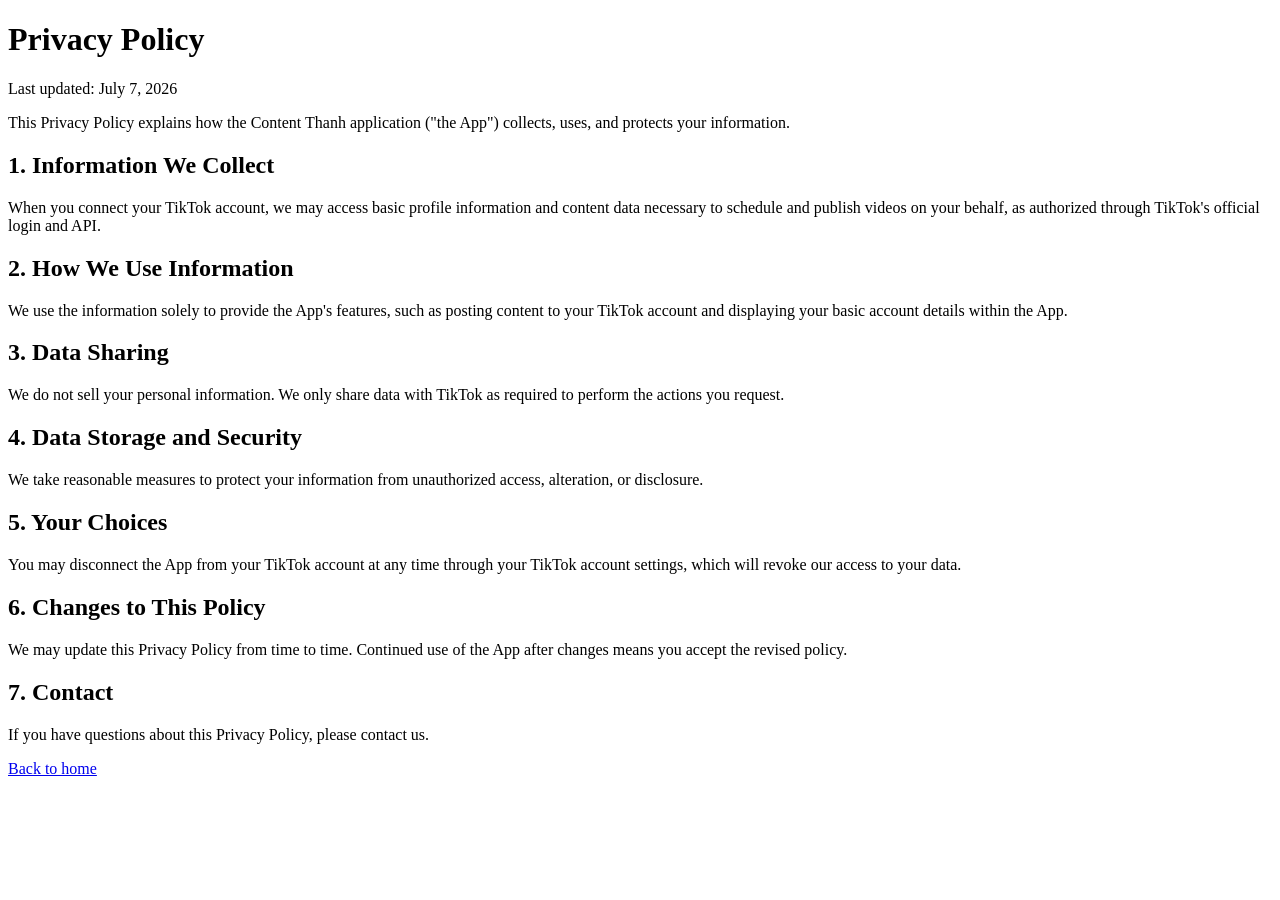
==== privacy.html @ 250b6d70 "Add Privacy Policy page for Content Thanh application This file contains the Privacy Policy for the " ====
<!DOCTYPE html>
<html lang="en">
<head>
<meta charset="UTF-8">
<title>Privacy Policy - Content Thanh</title>
</head>
<body>
<h1>Privacy Policy</h1>
<p>Last updated: July 7, 2026</p>
<p>This Privacy Policy explains how the Content Thanh application ("the App") collects, uses, and protects your information.</p>
<h2>1. Information We Collect</h2>
<p>When you connect your TikTok account, we may access basic profile information and content data necessary to schedule and publish videos on your behalf, as authorized through TikTok's official login and API.</p>
<h2>2. How We Use Information</h2>
<p>We use the information solely to provide the App's features, such as posting content to your TikTok account and displaying your basic account details within the App.</p>
<h2>3. Data Sharing</h2>
<p>We do not sell your personal information. We only share data with TikTok as required to perform the actions you request.</p>
<h2>4. Data Storage and Security</h2>
<p>We take reasonable measures to protect your information from unauthorized access, alteration, or disclosure.</p>
<h2>5. Your Choices</h2>
<p>You may disconnect the App from your TikTok account at any time through your TikTok account settings, which will revoke our access to your data.</p>
<h2>6. Changes to This Policy</h2>
<p>We may update this Privacy Policy from time to time. Continued use of the App after changes means you accept the revised policy.</p>
<h2>7. Contact</h2>
<p>If you have questions about this Privacy Policy, please contact us.</p>
<p><a href="index.html">Back to home</a></p>
</body>
</html>
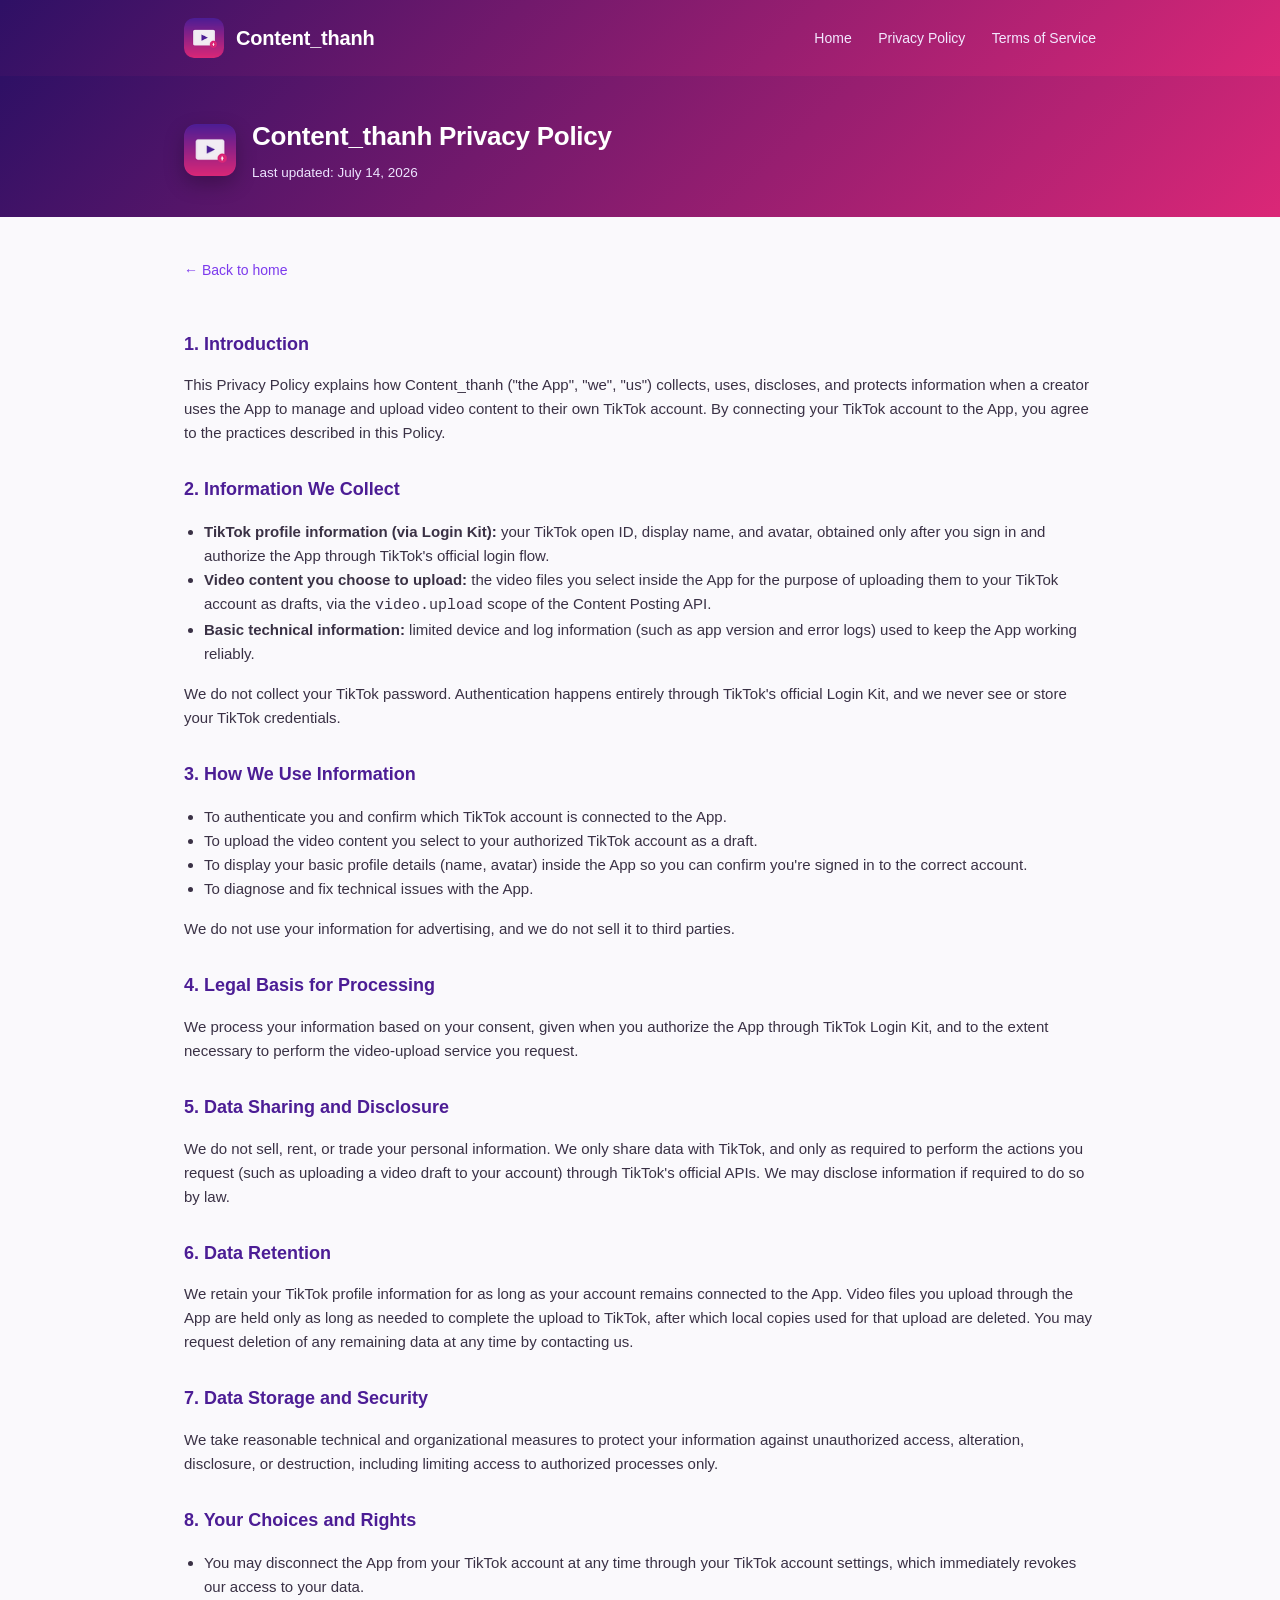
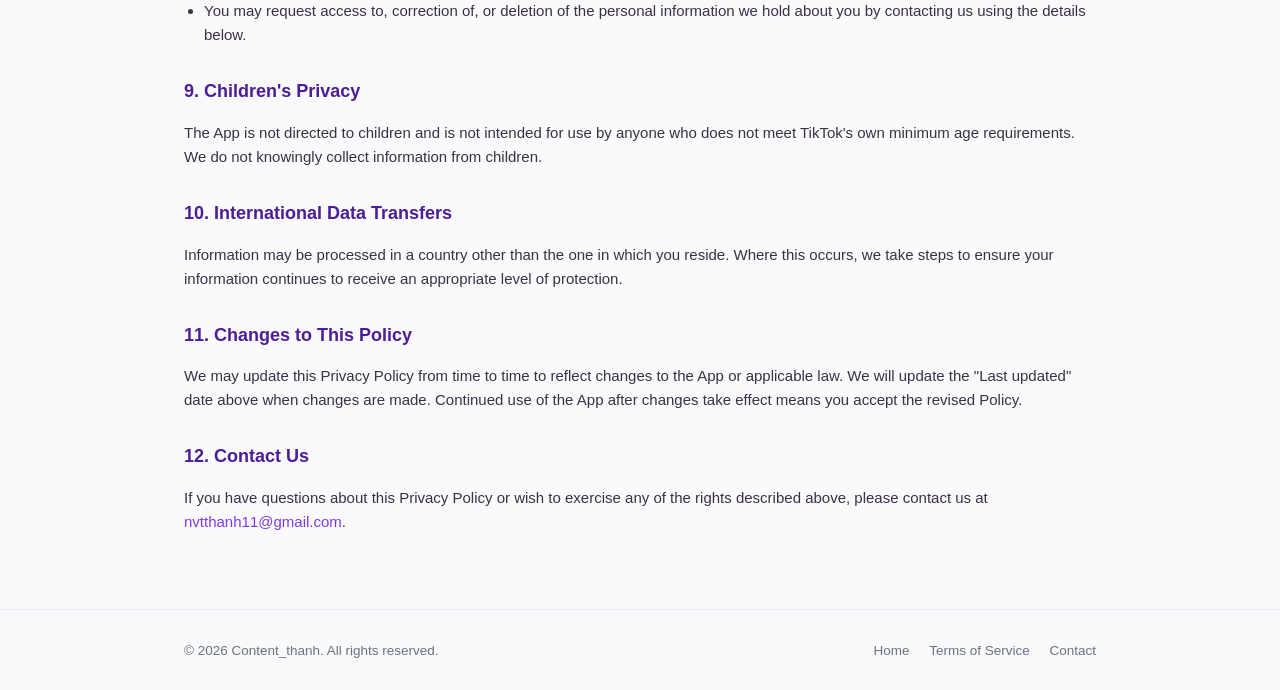
==== commit 1729b96d: "Rebuild site content and add app icon/favicon for TikTok review" ====
--- a/privacy.html
+++ b/privacy.html
@@ -2,26 +2,107 @@
 <html lang="en">
 <head>
 <meta charset="UTF-8">
-<title>Privacy Policy - Content Thanh</title>
+<meta name="viewport" content="width=device-width, initial-scale=1.0">
+<title>Content_thanh Privacy Policy</title>
+<meta name="description" content="Privacy Policy for the Content_thanh application.">
+<link rel="icon" type="image/x-icon" href="favicon.ico">
+<link rel="icon" type="image/png" sizes="32x32" href="icon-32.png">
+<link rel="icon" type="image/png" sizes="192x192" href="icon-192.png">
+<link rel="apple-touch-icon" href="apple-touch-icon.png">
+<link rel="stylesheet" href="style.css">
 </head>
 <body>
-<h1>Privacy Policy</h1>
-<p>Last updated: July 7, 2026</p>
-<p>This Privacy Policy explains how the Content Thanh application ("the App") collects, uses, and protects your information.</p>
-<h2>1. Information We Collect</h2>
-<p>When you connect your TikTok account, we may access basic profile information and content data necessary to schedule and publish videos on your behalf, as authorized through TikTok's official login and API.</p>
-<h2>2. How We Use Information</h2>
-<p>We use the information solely to provide the App's features, such as posting content to your TikTok account and displaying your basic account details within the App.</p>
-<h2>3. Data Sharing</h2>
-<p>We do not sell your personal information. We only share data with TikTok as required to perform the actions you request.</p>
-<h2>4. Data Storage and Security</h2>
-<p>We take reasonable measures to protect your information from unauthorized access, alteration, or disclosure.</p>
-<h2>5. Your Choices</h2>
-<p>You may disconnect the App from your TikTok account at any time through your TikTok account settings, which will revoke our access to your data.</p>
-<h2>6. Changes to This Policy</h2>
-<p>We may update this Privacy Policy from time to time. Continued use of the App after changes means you accept the revised policy.</p>
-<h2>7. Contact</h2>
-<p>If you have questions about this Privacy Policy, please contact us.</p>
-<p><a href="index.html">Back to home</a></p>
+
+<header class="site-header">
+  <div class="wrap">
+    <div class="brand">
+      <img src="icon-64.png" alt="Content_thanh app icon">
+      <span>Content_thanh</span>
+    </div>
+    <nav class="site-nav">
+      <a href="index.html">Home</a>
+      <a href="privacy.html">Privacy Policy</a>
+      <a href="terms.html">Terms of Service</a>
+    </nav>
+  </div>
+</header>
+
+<div class="legal-header">
+  <div class="wrap">
+    <img src="icon-64.png" alt="Content_thanh app icon">
+    <div>
+      <h1>Content_thanh Privacy Policy</h1>
+      <div class="updated">Last updated: July 14, 2026</div>
+    </div>
+  </div>
+</div>
+
+<div class="legal-body">
+  <div class="wrap">
+    <a class="back-link" href="index.html">&larr; Back to home</a>
+
+    <h2>1. Introduction</h2>
+    <p>This Privacy Policy explains how Content_thanh ("the App", "we", "us") collects, uses, discloses, and protects information when a creator uses the App to manage and upload video content to their own TikTok account. By connecting your TikTok account to the App, you agree to the practices described in this Policy.</p>
+
+    <h2>2. Information We Collect</h2>
+    <ul>
+      <li><strong>TikTok profile information (via Login Kit):</strong> your TikTok open ID, display name, and avatar, obtained only after you sign in and authorize the App through TikTok's official login flow.</li>
+      <li><strong>Video content you choose to upload:</strong> the video files you select inside the App for the purpose of uploading them to your TikTok account as drafts, via the <code>video.upload</code> scope of the Content Posting API.</li>
+      <li><strong>Basic technical information:</strong> limited device and log information (such as app version and error logs) used to keep the App working reliably.</li>
+    </ul>
+    <p>We do not collect your TikTok password. Authentication happens entirely through TikTok's official Login Kit, and we never see or store your TikTok credentials.</p>
+
+    <h2>3. How We Use Information</h2>
+    <ul>
+      <li>To authenticate you and confirm which TikTok account is connected to the App.</li>
+      <li>To upload the video content you select to your authorized TikTok account as a draft.</li>
+      <li>To display your basic profile details (name, avatar) inside the App so you can confirm you're signed in to the correct account.</li>
+      <li>To diagnose and fix technical issues with the App.</li>
+    </ul>
+    <p>We do not use your information for advertising, and we do not sell it to third parties.</p>
+
+    <h2>4. Legal Basis for Processing</h2>
+    <p>We process your information based on your consent, given when you authorize the App through TikTok Login Kit, and to the extent necessary to perform the video-upload service you request.</p>
+
+    <h2>5. Data Sharing and Disclosure</h2>
+    <p>We do not sell, rent, or trade your personal information. We only share data with TikTok, and only as required to perform the actions you request (such as uploading a video draft to your account) through TikTok's official APIs. We may disclose information if required to do so by law.</p>
+
+    <h2>6. Data Retention</h2>
+    <p>We retain your TikTok profile information for as long as your account remains connected to the App. Video files you upload through the App are held only as long as needed to complete the upload to TikTok, after which local copies used for that upload are deleted. You may request deletion of any remaining data at any time by contacting us.</p>
+
+    <h2>7. Data Storage and Security</h2>
+    <p>We take reasonable technical and organizational measures to protect your information against unauthorized access, alteration, disclosure, or destruction, including limiting access to authorized processes only.</p>
+
+    <h2>8. Your Choices and Rights</h2>
+    <ul>
+      <li>You may disconnect the App from your TikTok account at any time through your TikTok account settings, which immediately revokes our access to your data.</li>
+      <li>You may request access to, correction of, or deletion of the personal information we hold about you by contacting us using the details below.</li>
+    </ul>
+
+    <h2>9. Children's Privacy</h2>
+    <p>The App is not directed to children and is not intended for use by anyone who does not meet TikTok's own minimum age requirements. We do not knowingly collect information from children.</p>
+
+    <h2>10. International Data Transfers</h2>
+    <p>Information may be processed in a country other than the one in which you reside. Where this occurs, we take steps to ensure your information continues to receive an appropriate level of protection.</p>
+
+    <h2>11. Changes to This Policy</h2>
+    <p>We may update this Privacy Policy from time to time to reflect changes to the App or applicable law. We will update the "Last updated" date above when changes are made. Continued use of the App after changes take effect means you accept the revised Policy.</p>
+
+    <h2>12. Contact Us</h2>
+    <p>If you have questions about this Privacy Policy or wish to exercise any of the rights described above, please contact us at <a href="mailto:nvtthanh11@gmail.com">nvtthanh11@gmail.com</a>.</p>
+  </div>
+</div>
+
+<footer class="site-footer">
+  <div class="wrap">
+    <span>&copy; 2026 Content_thanh. All rights reserved.</span>
+    <div>
+      <a href="index.html">Home</a>
+      <a href="terms.html">Terms of Service</a>
+      <a href="mailto:nvtthanh11@gmail.com">Contact</a>
+    </div>
+  </div>
+</footer>
+
 </body>
 </html>
--- a/style.css
+++ b/style.css
@@ -0,0 +1,167 @@
+:root {
+  --purple-900: #2e1065;
+  --purple-700: #4c1d95;
+  --purple-500: #7c3aed;
+  --pink-500: #db2777;
+  --ink: #1f1330;
+  --muted: #6b7280;
+  --bg: #faf9fc;
+  --card: #ffffff;
+  --border: #ece7f5;
+  --radius: 16px;
+}
+
+* { box-sizing: border-box; }
+
+body {
+  margin: 0;
+  font-family: -apple-system, BlinkMacSystemFont, "Segoe UI", Roboto, Helvetica, Arial, sans-serif;
+  color: var(--ink);
+  background: var(--bg);
+  line-height: 1.6;
+}
+
+a { color: var(--purple-500); text-decoration: none; }
+a:hover { text-decoration: underline; }
+
+.wrap { max-width: 960px; margin: 0 auto; padding: 0 24px; }
+
+/* Header */
+header.site-header {
+  background: linear-gradient(135deg, var(--purple-900), var(--pink-500));
+  color: #fff;
+  padding: 18px 0;
+}
+header.site-header .wrap {
+  display: flex;
+  align-items: center;
+  justify-content: space-between;
+}
+.brand { display: flex; align-items: center; gap: 12px; }
+.brand img { width: 40px; height: 40px; border-radius: 10px; display: block; }
+.brand span { font-weight: 700; font-size: 20px; letter-spacing: -0.01em; color: #fff; }
+nav.site-nav a {
+  color: #f3e8ff;
+  margin-left: 22px;
+  font-size: 14px;
+  font-weight: 500;
+}
+nav.site-nav a:hover { color: #fff; }
+
+/* Hero */
+.hero {
+  background: linear-gradient(160deg, var(--purple-900), var(--purple-700) 55%, var(--pink-500) 130%);
+  color: #fff;
+  padding: 64px 0 76px;
+}
+.hero .wrap { text-align: center; }
+.hero h1 {
+  font-size: 40px;
+  margin: 0 0 14px;
+  letter-spacing: -0.02em;
+}
+.hero p.lead {
+  font-size: 18px;
+  color: #ede4ff;
+  max-width: 620px;
+  margin: 0 auto;
+}
+.hero .icon-badge {
+  width: 84px; height: 84px; border-radius: 20px; margin: 0 auto 22px; display: block;
+  box-shadow: 0 12px 30px rgba(0,0,0,.25);
+}
+
+section { padding: 56px 0; }
+section.alt { background: #f4f0fb; }
+
+h2.section-title {
+  font-size: 26px;
+  margin: 0 0 8px;
+  letter-spacing: -0.01em;
+}
+p.section-sub { color: var(--muted); margin: 0 0 32px; font-size: 15px; }
+
+.grid-3 {
+  display: grid;
+  grid-template-columns: repeat(3, 1fr);
+  gap: 20px;
+}
+.grid-2 {
+  display: grid;
+  grid-template-columns: repeat(2, 1fr);
+  gap: 20px;
+}
+@media (max-width: 720px) {
+  .grid-3, .grid-2 { grid-template-columns: 1fr; }
+  .hero h1 { font-size: 30px; }
+}
+
+.card {
+  background: var(--card);
+  border: 1px solid var(--border);
+  border-radius: var(--radius);
+  padding: 24px;
+}
+.card h3 { margin: 0 0 8px; font-size: 17px; }
+.card p { margin: 0; color: var(--muted); font-size: 14.5px; }
+.card .num {
+  display: inline-flex; align-items: center; justify-content: center;
+  width: 30px; height: 30px; border-radius: 999px;
+  background: linear-gradient(135deg, var(--purple-500), var(--pink-500));
+  color: #fff; font-weight: 700; font-size: 14px; margin-bottom: 12px;
+}
+
+.scope-list { display: flex; flex-direction: column; gap: 14px; }
+.scope-item {
+  display: flex; gap: 14px; align-items: flex-start;
+  background: var(--card); border: 1px solid var(--border);
+  border-radius: var(--radius); padding: 18px 20px;
+}
+.scope-item code {
+  background: #f1e9fc; color: var(--purple-700);
+  padding: 3px 9px; border-radius: 6px; font-size: 12.5px; font-weight: 600;
+  white-space: nowrap;
+}
+.scope-item p { margin: 6px 0 0; color: var(--muted); font-size: 14.5px; }
+
+.cta {
+  text-align: center;
+  background: linear-gradient(135deg, var(--purple-900), var(--pink-500));
+  color: #fff; border-radius: 20px; padding: 44px 24px;
+}
+.cta h2 { margin: 0 0 10px; font-size: 24px; }
+.cta p { color: #ede4ff; margin: 0 0 22px; }
+.btn {
+  display: inline-block; background: #fff; color: var(--purple-700);
+  font-weight: 700; padding: 12px 26px; border-radius: 999px; font-size: 14.5px;
+}
+.btn:hover { text-decoration: none; opacity: .92; }
+
+footer.site-footer {
+  border-top: 1px solid var(--border);
+  padding: 30px 0;
+  color: var(--muted);
+  font-size: 13.5px;
+}
+footer.site-footer .wrap {
+  display: flex; justify-content: space-between; align-items: center; flex-wrap: wrap; gap: 12px;
+}
+footer.site-footer a { color: var(--muted); margin-left: 16px; }
+footer.site-footer a:first-child { margin-left: 0; }
+
+/* Legal pages */
+.legal-header {
+  background: linear-gradient(135deg, var(--purple-900), var(--pink-500));
+  color: #fff; padding: 40px 0 34px;
+}
+.legal-header .wrap { display: flex; align-items: center; gap: 16px; }
+.legal-header img { width: 52px; height: 52px; border-radius: 12px; box-shadow: 0 8px 20px rgba(0,0,0,.25); }
+.legal-header h1 { margin: 0; font-size: 26px; letter-spacing: -0.01em; }
+.legal-header .updated { color: #ede4ff; font-size: 13.5px; margin-top: 4px; }
+
+.legal-body { padding: 40px 0 60px; }
+.legal-body h2 { font-size: 18px; margin: 30px 0 8px; color: var(--purple-700); }
+.legal-body h2:first-child { margin-top: 0; }
+.legal-body p, .legal-body li { color: #3a3145; font-size: 15px; }
+.legal-body ul { padding-left: 20px; }
+.back-link { display: inline-block; margin-bottom: 18px; font-size: 14px; }
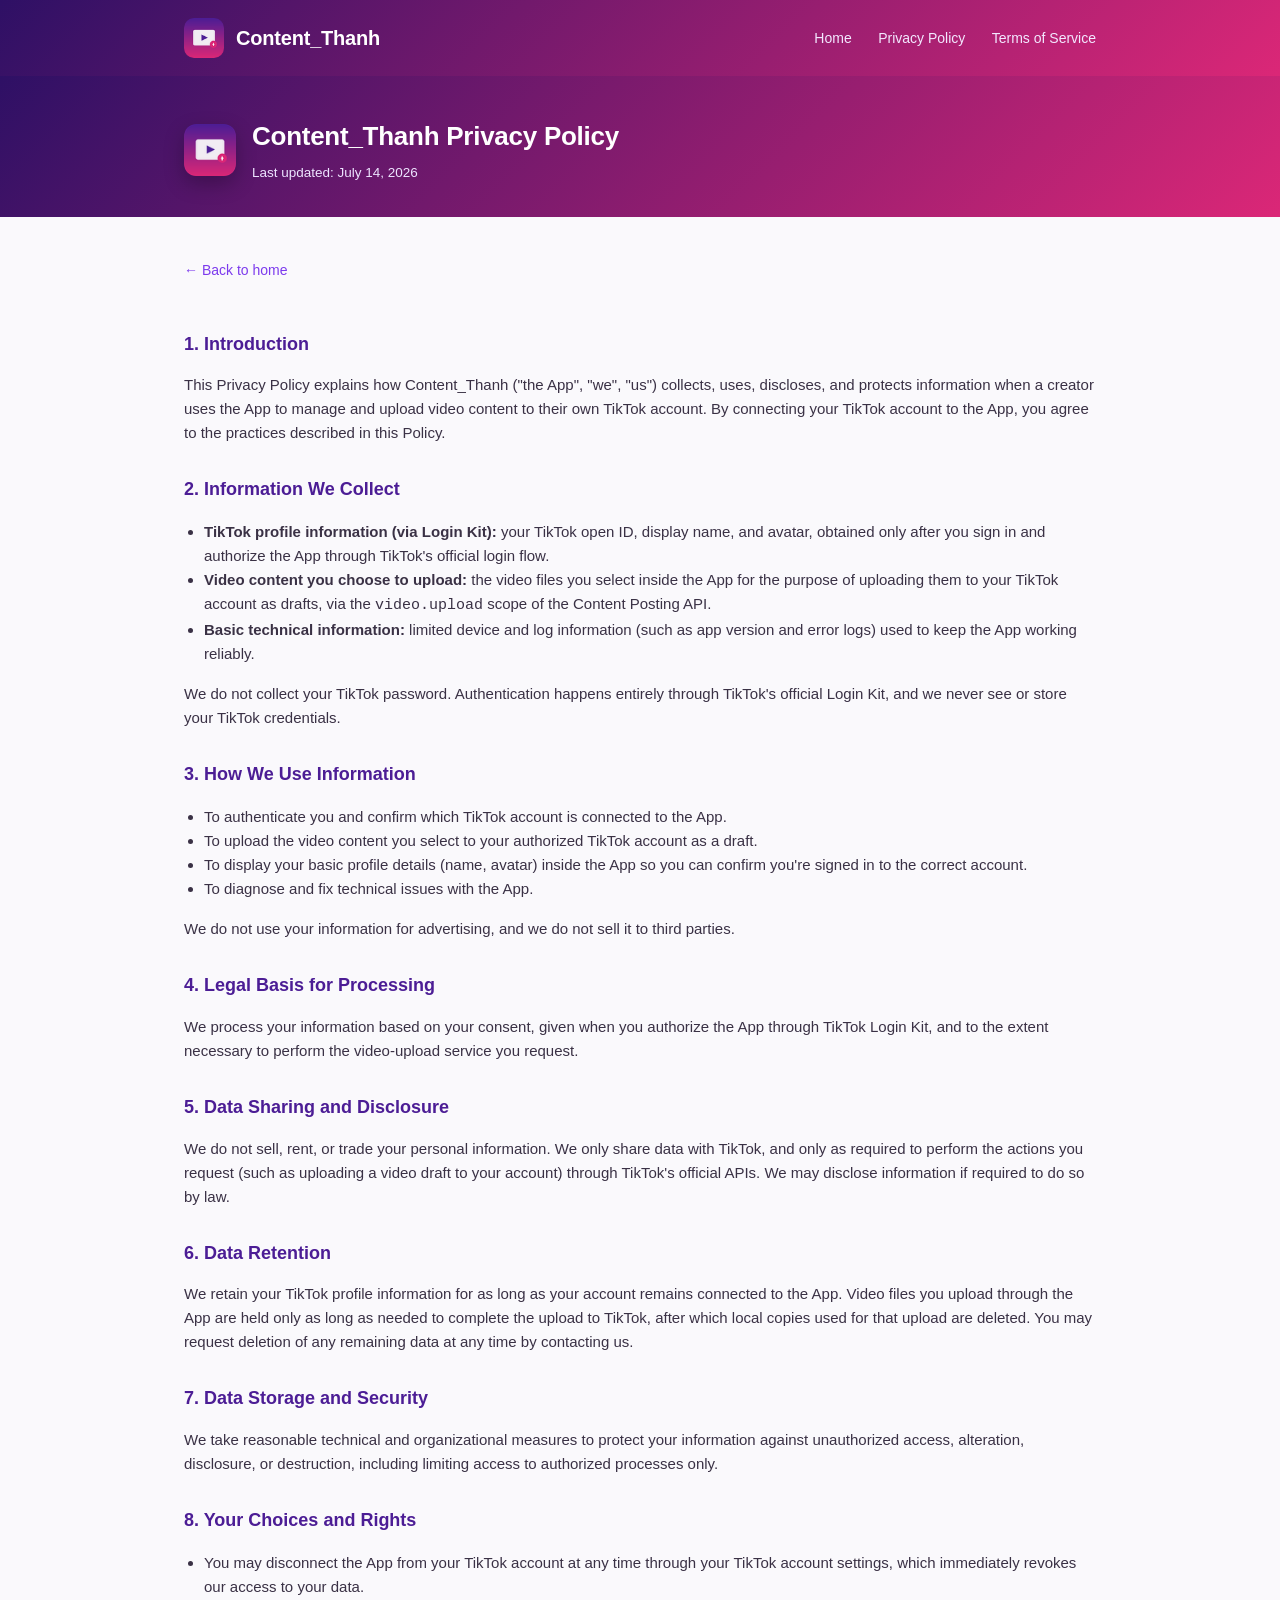
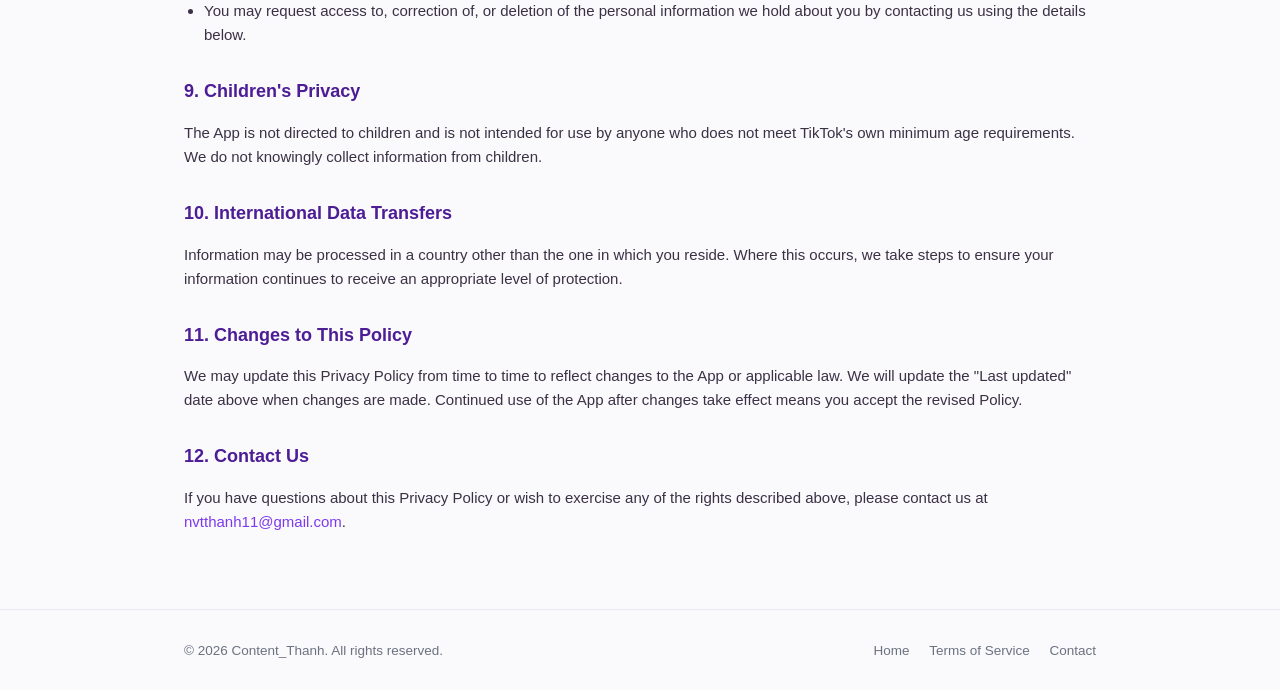
==== commit 543f5fc7: "Capitalize Content_Thanh, fix name, align permission badges" ====
--- a/privacy.html
+++ b/privacy.html
@@ -3,8 +3,8 @@
 <head>
 <meta charset="UTF-8">
 <meta name="viewport" content="width=device-width, initial-scale=1.0">
-<title>Content_thanh Privacy Policy</title>
-<meta name="description" content="Privacy Policy for the Content_thanh application.">
+<title>Content_Thanh Privacy Policy</title>
+<meta name="description" content="Privacy Policy for the Content_Thanh application.">
 <link rel="icon" type="image/x-icon" href="favicon.ico">
 <link rel="icon" type="image/png" sizes="32x32" href="icon-32.png">
 <link rel="icon" type="image/png" sizes="192x192" href="icon-192.png">
@@ -16,8 +16,8 @@
 <header class="site-header">
   <div class="wrap">
     <div class="brand">
-      <img src="icon-64.png" alt="Content_thanh app icon">
-      <span>Content_thanh</span>
+      <img src="icon-64.png" alt="Content_Thanh app icon">
+      <span>Content_Thanh</span>
     </div>
     <nav class="site-nav">
       <a href="index.html">Home</a>
@@ -29,9 +29,9 @@
 
 <div class="legal-header">
   <div class="wrap">
-    <img src="icon-64.png" alt="Content_thanh app icon">
+    <img src="icon-64.png" alt="Content_Thanh app icon">
     <div>
-      <h1>Content_thanh Privacy Policy</h1>
+      <h1>Content_Thanh Privacy Policy</h1>
       <div class="updated">Last updated: July 14, 2026</div>
     </div>
   </div>
@@ -42,7 +42,7 @@
     <a class="back-link" href="index.html">&larr; Back to home</a>
 
     <h2>1. Introduction</h2>
-    <p>This Privacy Policy explains how Content_thanh ("the App", "we", "us") collects, uses, discloses, and protects information when a creator uses the App to manage and upload video content to their own TikTok account. By connecting your TikTok account to the App, you agree to the practices described in this Policy.</p>
+    <p>This Privacy Policy explains how Content_Thanh ("the App", "we", "us") collects, uses, discloses, and protects information when a creator uses the App to manage and upload video content to their own TikTok account. By connecting your TikTok account to the App, you agree to the practices described in this Policy.</p>
 
     <h2>2. Information We Collect</h2>
     <ul>
@@ -95,7 +95,7 @@
 
 <footer class="site-footer">
   <div class="wrap">
-    <span>&copy; 2026 Content_thanh. All rights reserved.</span>
+    <span>&copy; 2026 Content_Thanh. All rights reserved.</span>
     <div>
       <a href="index.html">Home</a>
       <a href="terms.html">Terms of Service</a>
--- a/style.css
+++ b/style.css
@@ -117,10 +117,15 @@
   background: var(--card); border: 1px solid var(--border);
   border-radius: var(--radius); padding: 18px 20px;
 }
-.scope-item code {
+.scope-item > code {
   background: #f1e9fc; color: var(--purple-700);
   padding: 3px 9px; border-radius: 6px; font-size: 12.5px; font-weight: 600;
-  white-space: nowrap;
+  white-space: nowrap; flex-shrink: 0;
+  width: 128px; text-align: center;
+}
+.scope-item p code {
+  background: #f1e9fc; color: var(--purple-700);
+  padding: 2px 6px; border-radius: 5px; font-size: 12.5px; font-weight: 600;
 }
 .scope-item p { margin: 6px 0 0; color: var(--muted); font-size: 14.5px; }
 
